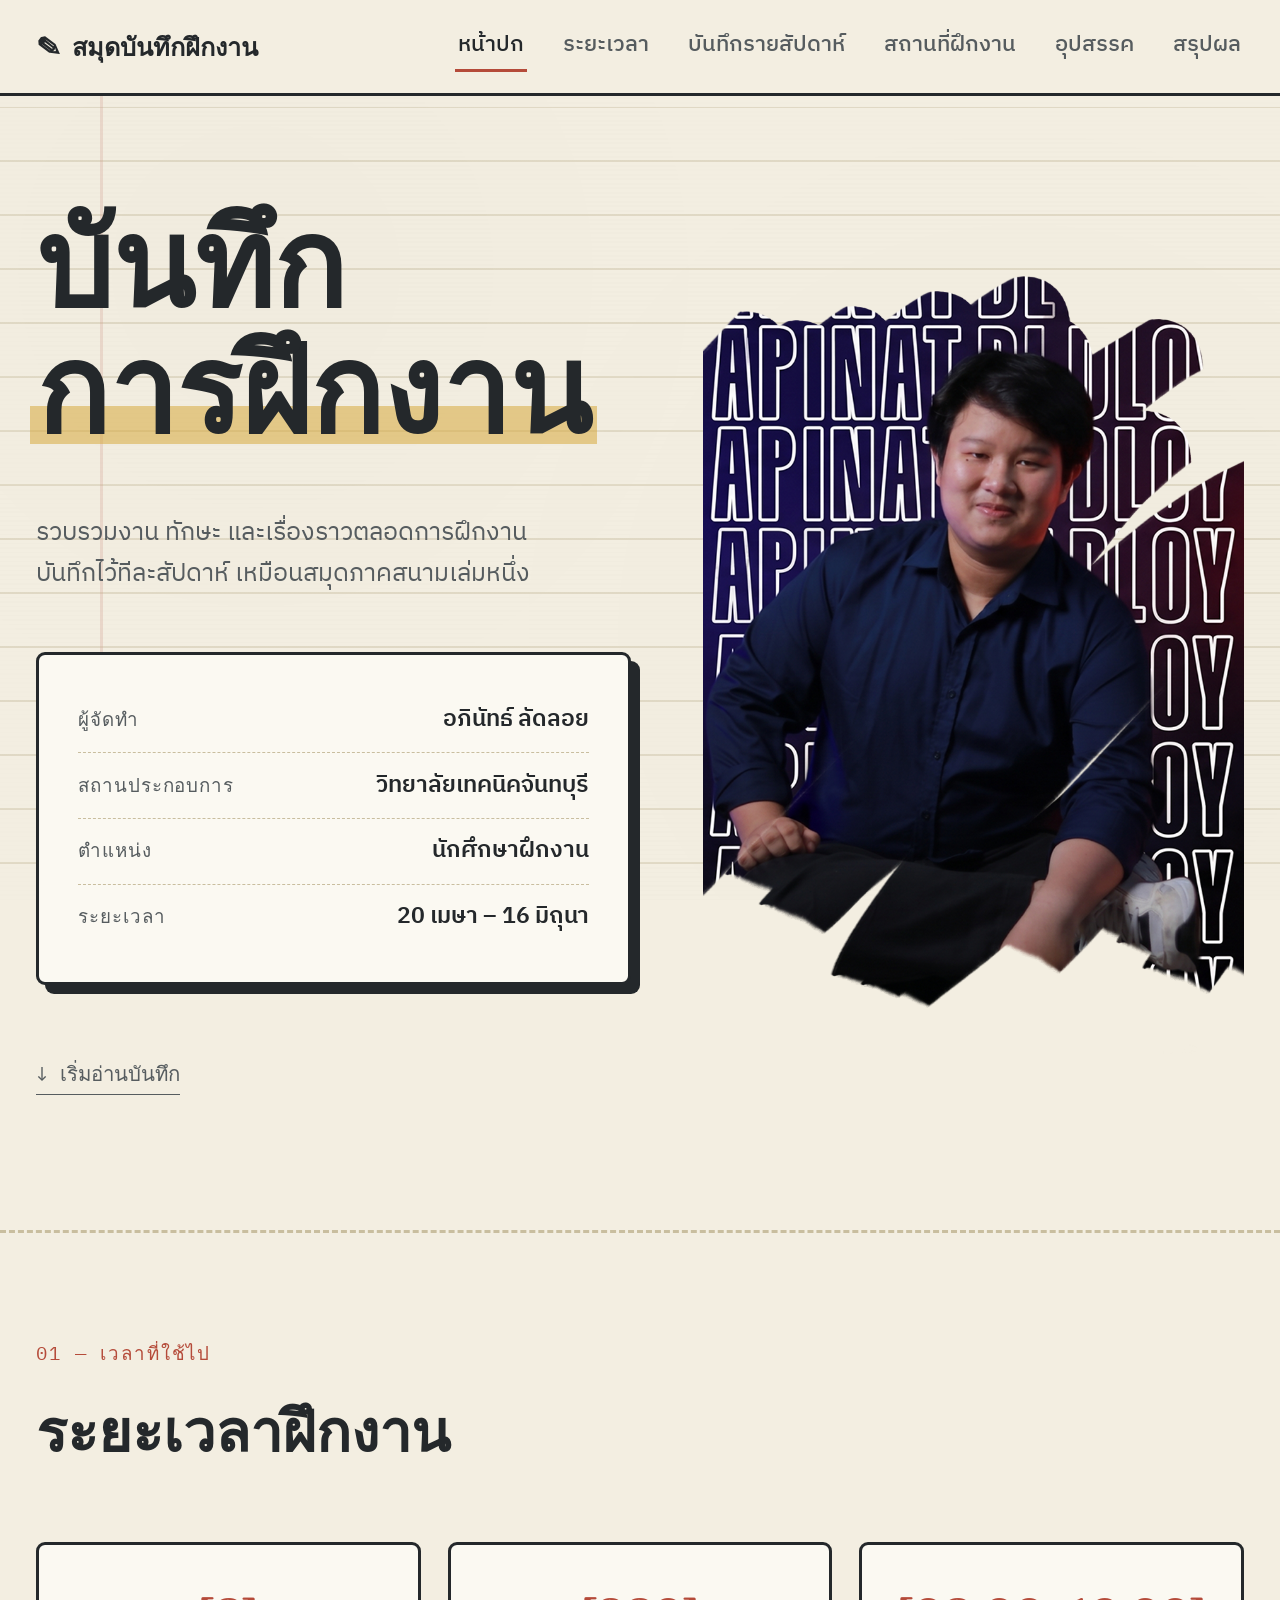
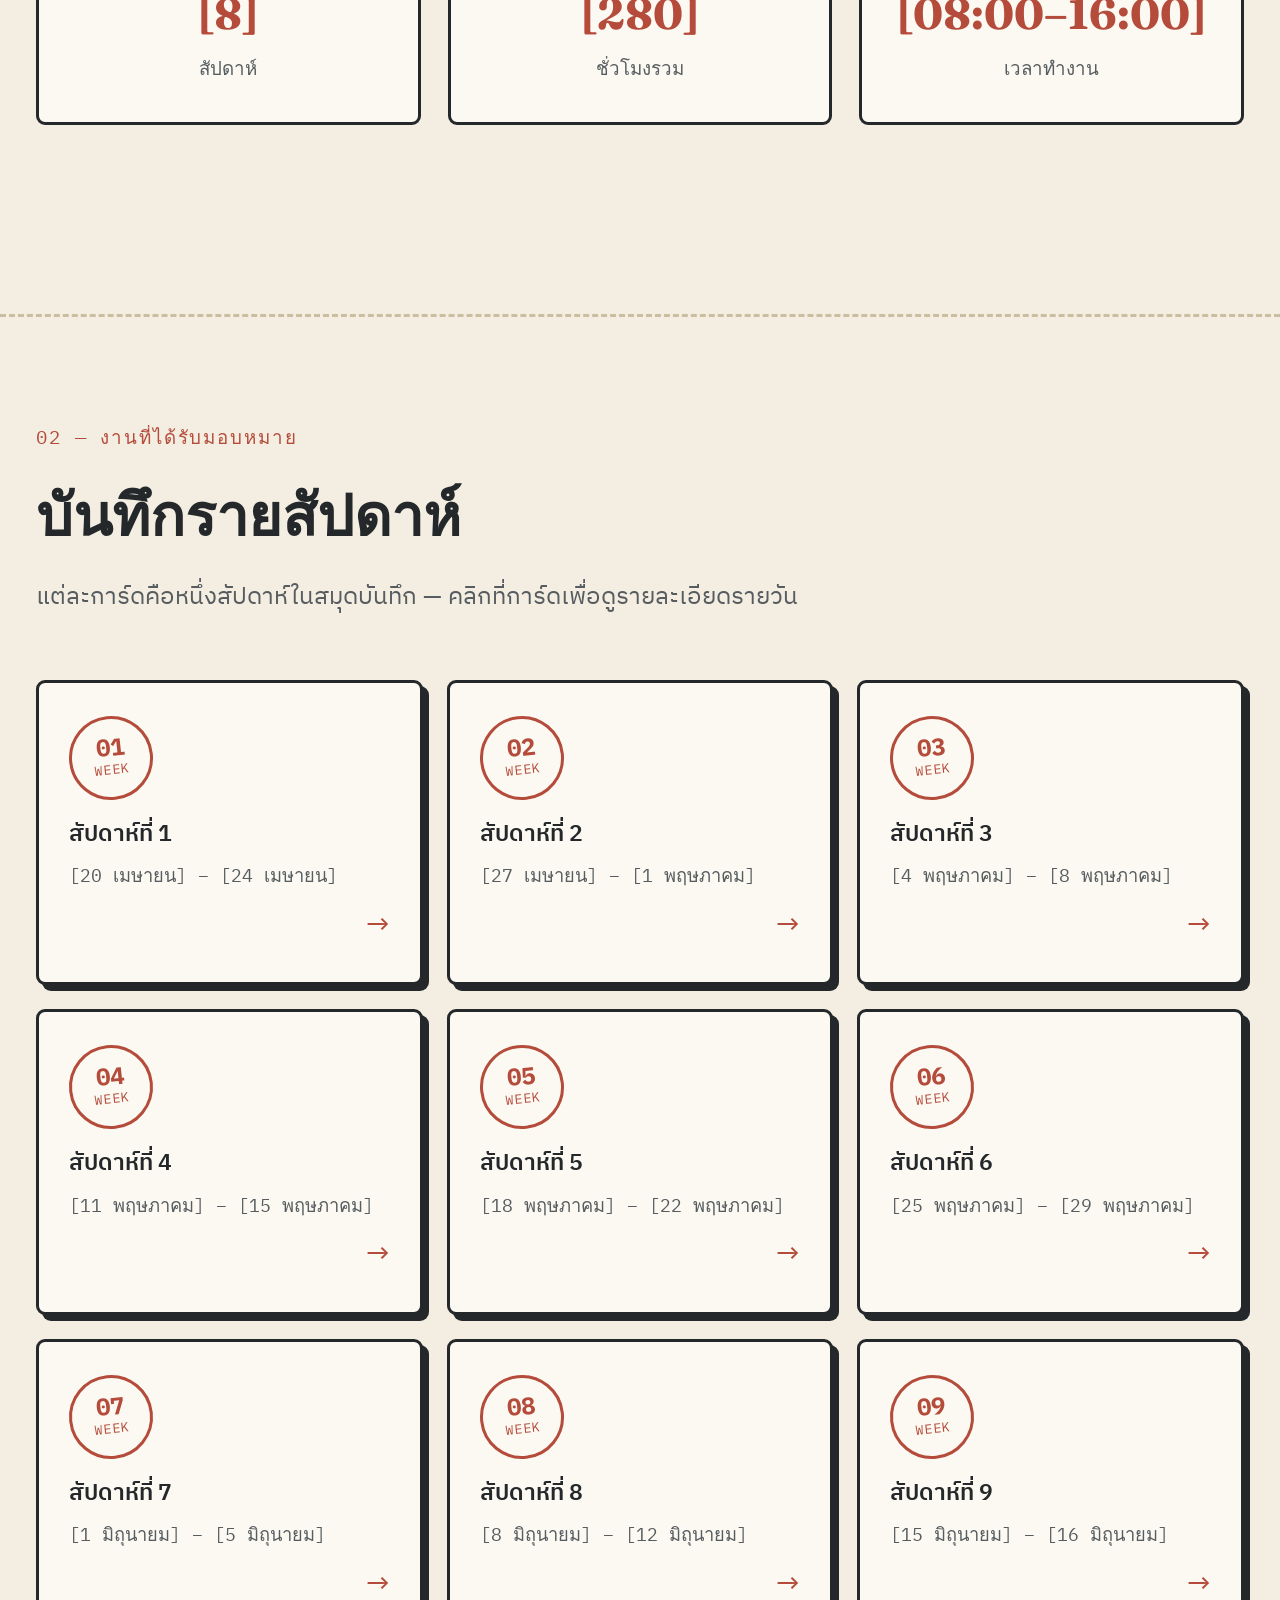
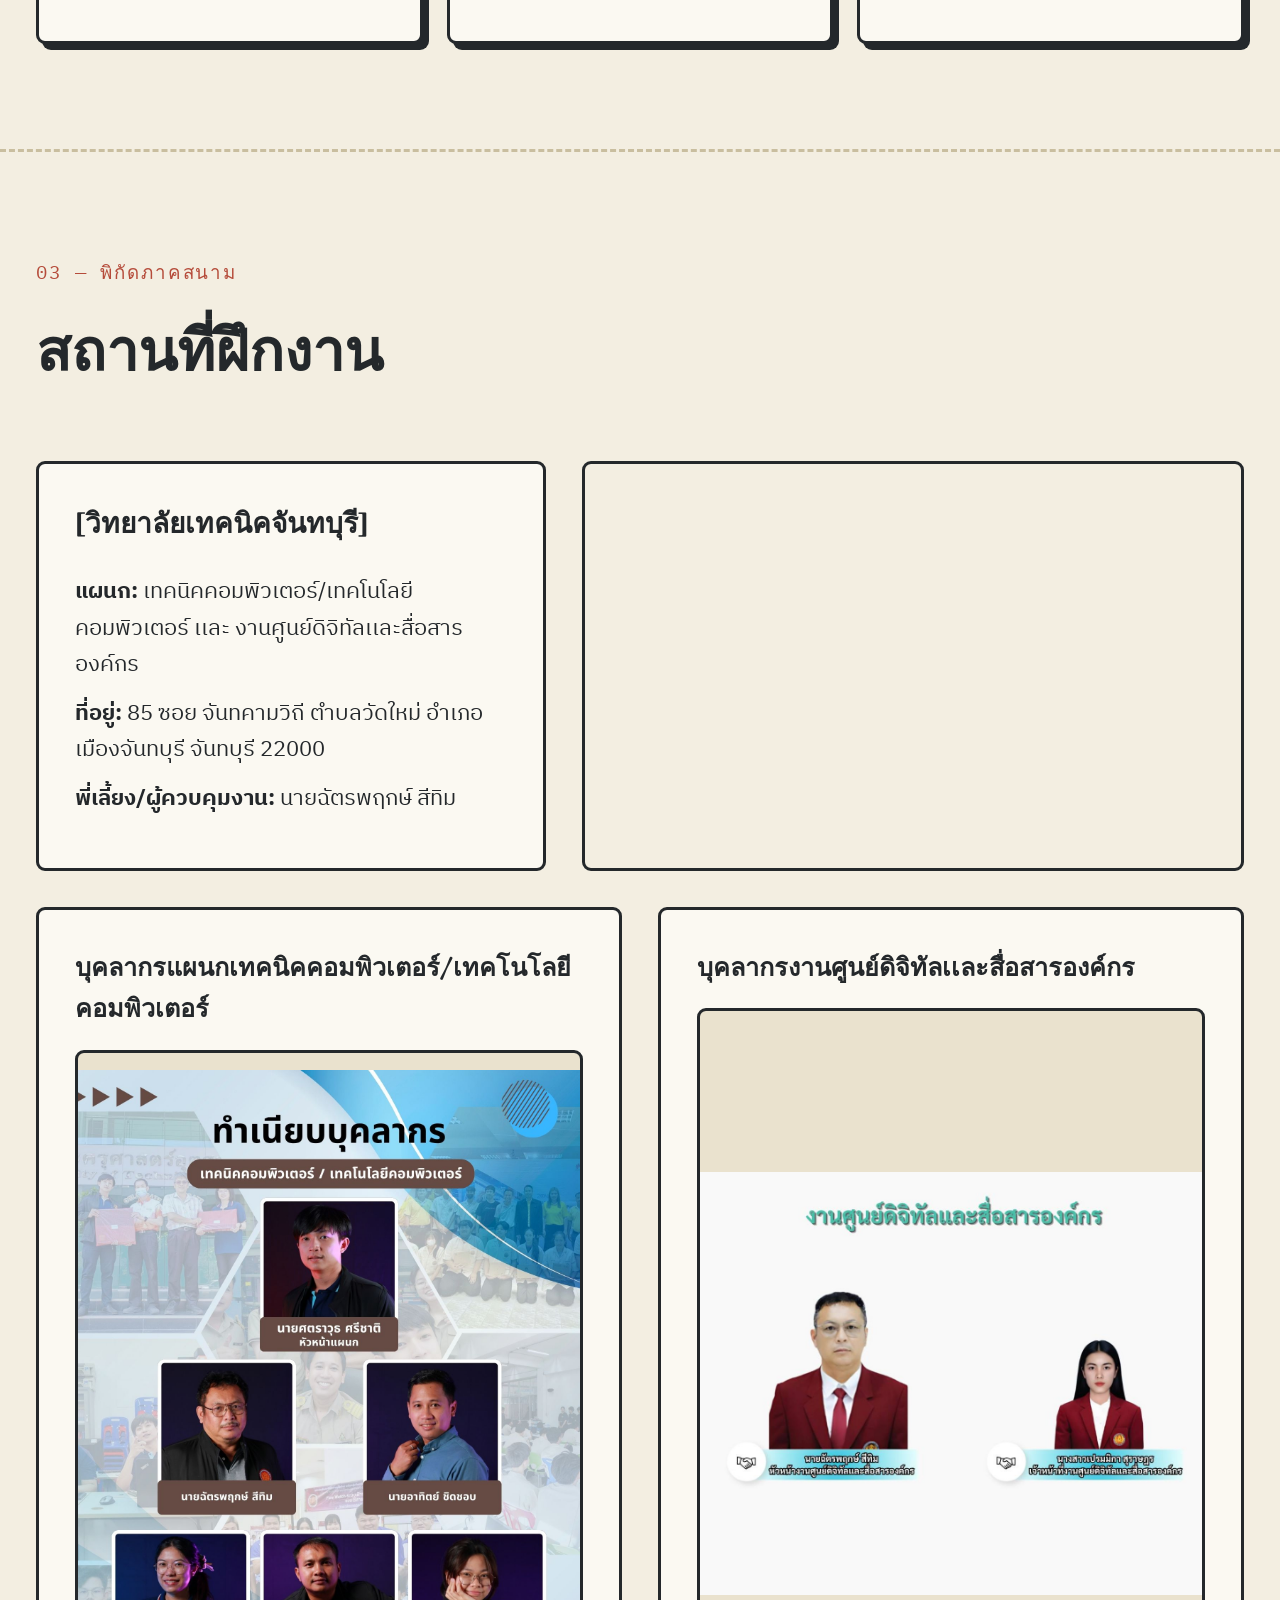
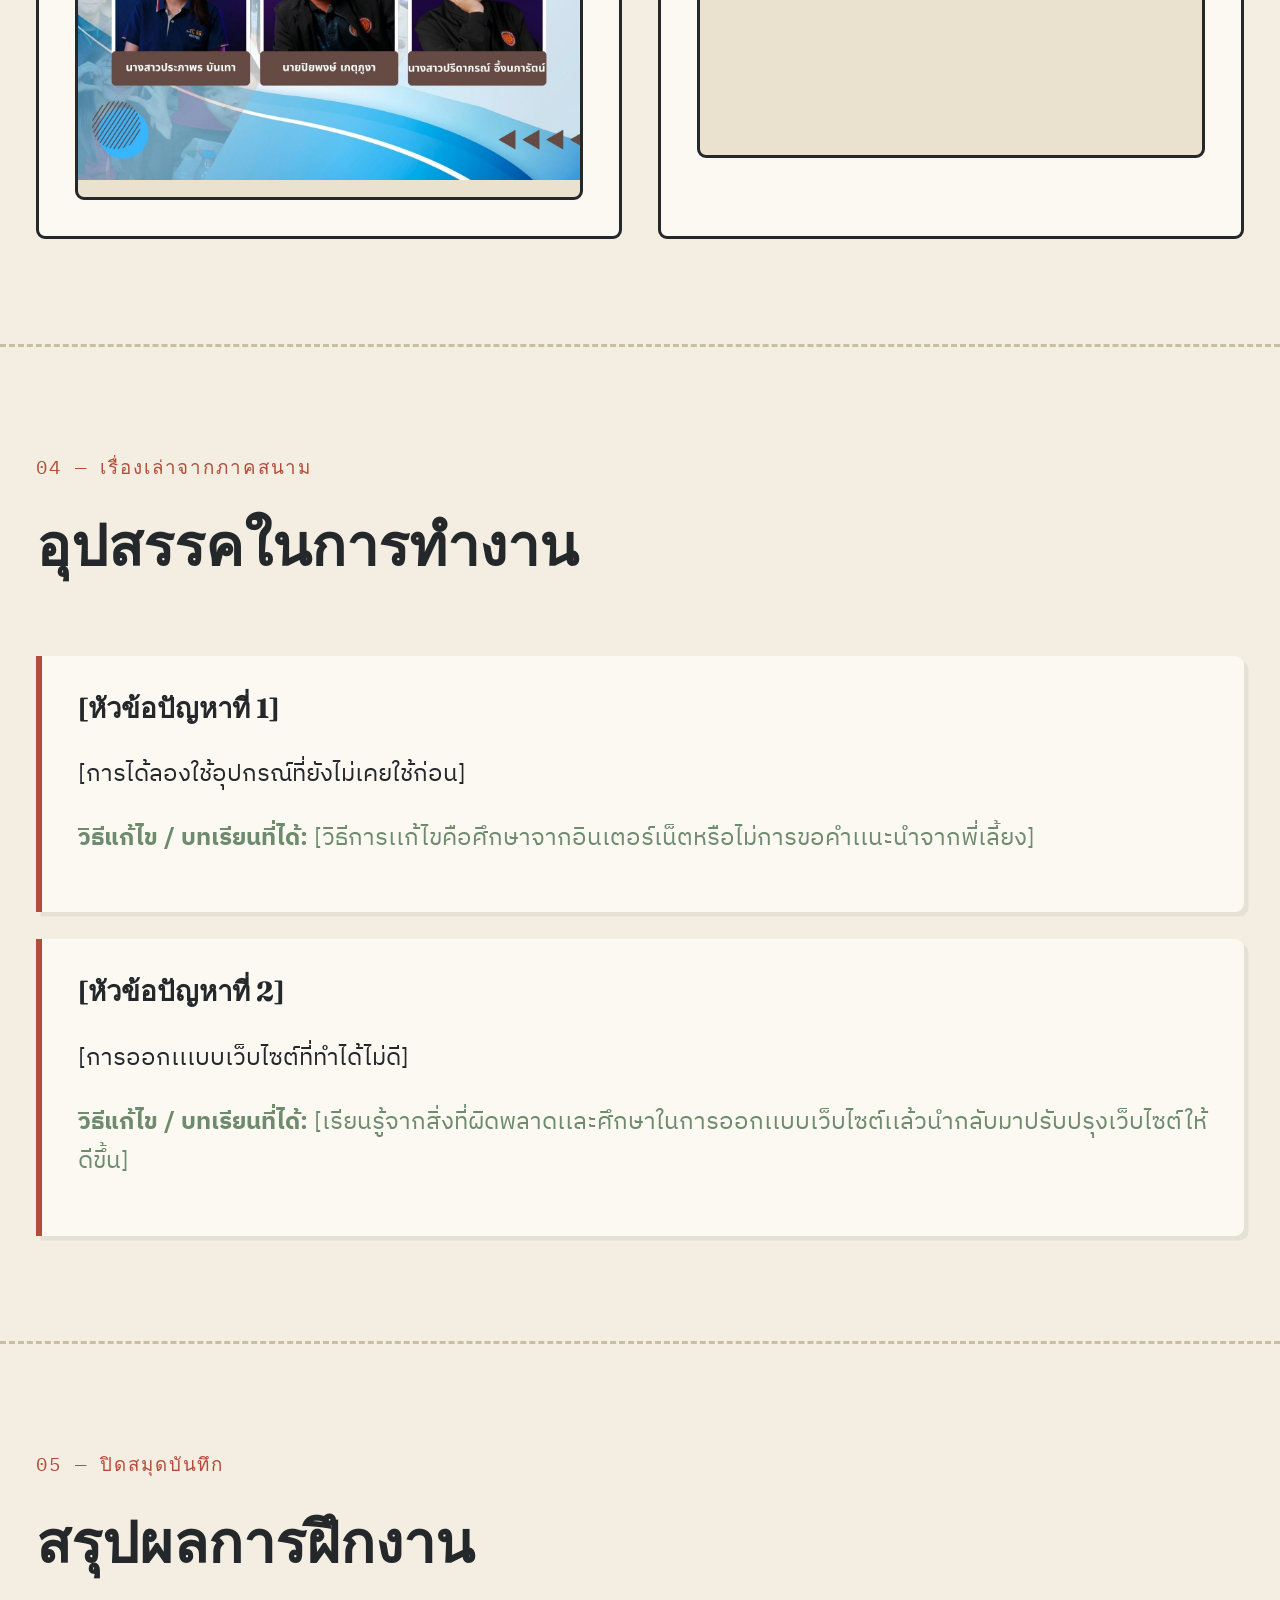
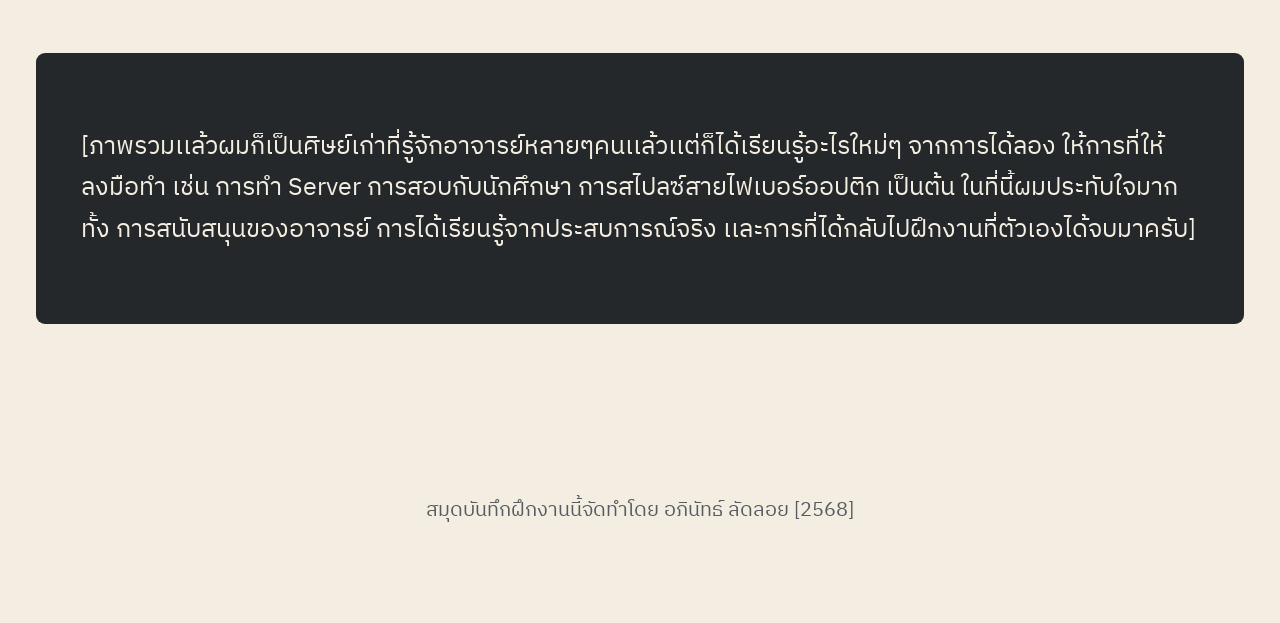
==== index.html @ 50864599 "first commit" ====
<!DOCTYPE html>
<html lang="th">

<head>
  <meta charset="UTF-8">
  <meta name="viewport" content="width=device-width, initial-scale=1.0">
  <title>รายงานฝึกงาน — อภินัทธ์ ลัดลอย</title>
  <link rel="preconnect" href="https://fonts.googleapis.com">
  <link
    href="https://fonts.googleapis.com/css2?family=Fraunces:ital,opsz,wght@0,9..144,400;0,9..144,600;0,9..144,700;1,9..144,500&family=IBM+Plex+Sans+Thai:wght@400;500;600;700&family=IBM+Plex+Mono:wght@500;600&display=swap"
    rel="stylesheet">
  <link rel="stylesheet" href="style.css">
</head>

<body>

  <!-- ===== stitched paper texture overlay ===== -->
  <div class="paper-grain" aria-hidden="true"></div>

  <!-- ===== TOP NAV ===== -->
  <header class="topbar">
    <div class="topbar-inner">
      <a href="#cover" class="brand">
        <span class="brand-mark">✎</span>
        <span class="brand-text">สมุดบันทึกฝึกงาน</span>
      </a>
      <nav class="navlinks" id="navlinks">
        <a href="#cover" class="navlink">หน้าปก</a>
        <a href="#duration" class="navlink">ระยะเวลา</a>
        <a href="#logbook" class="navlink">บันทึกรายสัปดาห์</a>
        <a href="#location" class="navlink">สถานที่ฝึกงาน</a>
        <a href="#obstacles" class="navlink">อุปสรรค</a>
        <a href="#summary" class="navlink">สรุปผล</a>
      </nav>
      <button class="menu-toggle" id="menuToggle" aria-label="เปิดเมนู">☰</button>
    </div>
  </header>

  <main>

    <!-- ===== COVER / HERO ===== -->
    <section id="cover" class="cover">
      <div class="cover-left">
        <h1 class="cover-title">
          บันทึก<br>
          <span class="ink-underline">การฝึกงาน</span>
        </h1>
        <p class="cover-sub">รวบรวมงาน ทักษะ และเรื่องราวตลอดการฝึกงาน<br>บันทึกไว้ทีละสัปดาห์
          เหมือนสมุดภาคสนามเล่มหนึ่ง</p>

        <div class="cover-card">
          <div class="cover-card-row">
            <span class="cover-label">ผู้จัดทำ</span>
            <span class="cover-value">อภินัทธ์ ลัดลอย</span>
          </div>
          <div class="cover-card-row">
            <span class="cover-label">สถานประกอบการ</span>
            <span class="cover-value">วิทยาลัยเทคนิคจันทบุรี</span>
          </div>
          <div class="cover-card-row">
            <span class="cover-label">ตำแหน่ง</span>
            <span class="cover-value">นักศึกษาฝึกงาน</span>
          </div>
          <div class="cover-card-row">
            <span class="cover-label">ระยะเวลา</span>
            <span class="cover-value">20 เมษา – 16 มิถุนา</span>
          </div>
        </div>

        <a href="#duration" class="scroll-cue" aria-label="เลื่อนลง">↓ เริ่มอ่านบันทึก</a>
      </div>

      <div class="cover-image">
        <img src="images/my_self.png" alt="รูปผู้จัดทำ" />
      </div>
    </section>

    <!-- ===== DURATION ===== -->
    <section id="duration" class="section">
      <div class="section-head">
        <span class="section-eyebrow">01 — เวลาที่ใช้ไป</span>
        <h2 class="section-title">ระยะเวลาฝึกงาน</h2>
      </div>

      <div class="duration-grid">
        <div class="duration-stat">
          <span class="stat-number">[8]</span>
          <span class="stat-label">สัปดาห์</span>
        </div>
        <div class="duration-stat">
          <span class="stat-number">[280]</span>
          <span class="stat-label">ชั่วโมงรวม</span>
        </div>
        <div class="duration-stat">
          <span class="stat-number">[08:00–16:00]</span>
          <span class="stat-label">เวลาทำงาน</span>
        </div>
      </div>
    </section>

    <!-- ===== LOGBOOK (WEEKS) ===== -->
    <section id="logbook" class="section logbook-section">
      <div class="section-head">
        <span class="section-eyebrow">02 — งานที่ได้รับมอบหมาย</span>
        <h2 class="section-title">บันทึกรายสัปดาห์</h2>
        <p class="section-desc">แต่ละการ์ดคือหนึ่งสัปดาห์ในสมุดบันทึก — คลิกที่การ์ดเพื่อดูรายละเอียดรายวัน</p>
      </div>

      <div class="logbook" id="logbookGrid">
        <!-- Week cards generated by JS from the weeks data in script.js -->
      </div>
    </section>

    <!-- ===== LOCATION ===== -->
    <section id="location" class="section">
      <div class="section-head">
        <span class="section-eyebrow">03 — พิกัดภาคสนาม</span>
        <h2 class="section-title">สถานที่ฝึกงาน</h2>
      </div>

      <div class="location-grid">
        <div class="location-card">
          <h3>[วิทยาลัยเทคนิคจันทบุรี]</h3>
          <p class="location-detail"><strong>แผนก:</strong> เทคนิคคอมพิวเตอร์/เทคโนโลยีคอมพิวเตอร์ เเละ
            งานศูนย์ดิจิทัลเเละสื่อสารองค์กร</p>
          <p class="location-detail"><strong>ที่อยู่:</strong> 85 ซอย จันทคามวิถี ตำบลวัดใหม่ อำเภอเมืองจันทบุรี
            จันทบุรี 22000</p>
          <p class="location-detail"><strong>พี่เลี้ยง/ผู้ควบคุมงาน:</strong> นายฉัตรพฤกษ์ สีทิม</p>
        </div>
        <div class="location-map">
          <!-- Replace src with an embedded Google Maps link -->
          <iframe title="แผนที่สถานที่ฝึกงาน"
            src="https://www.google.com/maps?q=วิทยาลัยเทคนิคจันทบุรี สถาบันการอาชีวศึกษาภาคตะวันออก&output=embed"
            loading="lazy" referrerpolicy="no-referrer-when-downgrade">
          </iframe>
        </div>
      </div>

      <div class="personnel-grid">
        <div class="personnel-card">
          <h3>บุคลากรแผนกเทคนิคคอมพิวเตอร์/เทคโนโลยีคอมพิวเตอร์</h3>
          <div class="personnel-image">
            <img src="images/technology_computer.jpg" alt="ภาพบุคลากรแผนกเทคนิคคอมพิวเตอร์" />
          </div>
        </div>

        <div class="personnel-card">
          <h3>บุคลากรงานศูนย์ดิจิทัลเเละสื่อสารองค์กร</h3>
          <div class="personnel-image">
            <img src="images/data_center.jpg" alt="ภาพงานศูนย์ดิจิทัลเเละสื่อสารองค์กร" />
          </div>
        </div>
      </div>
    </section>

    <!-- ===== OBSTACLES ===== -->
    <section id="obstacles" class="section">
      <div class="section-head">
        <span class="section-eyebrow">04 — เรื่องเล่าจากภาคสนาม</span>
        <h2 class="section-title">อุปสรรคในการทำงาน</h2>
      </div>

      <div class="notes-stack">
        <article class="note-card">
          <h3>[หัวข้อปัญหาที่ 1]</h3>
          <p>[การได้ลองใช้อุปกรณ์ที่ยังไม่เคยใช้ก่อน]</p>
          <p class="note-resolution"><strong>วิธีแก้ไข / บทเรียนที่ได้:</strong>
            [วิธีการเเก้ไขคือศึกษาจากอินเตอร์เน็ตหรือไม่การขอคำเเนะนำจากพี่เลี้ยง]</p>
        </article>
        <article class="note-card">
          <h3>[หัวข้อปัญหาที่ 2]</h3>
          <p>[การออกเเเบบเว็บไซต์ที่ทำได้ไม่ดี]</p>
          <p class="note-resolution"><strong>วิธีแก้ไข / บทเรียนที่ได้:</strong>
            [เรียนรู้จากสิ่งที่ผิดพลาดเเละศึกษาในการออกเเบบเว็บไซต์เเล้วนำกลับมาปรับปรุงเว็บไซต์ให้ดีขึ้น]</p>
        </article>
      </div>
    </section>

    <!-- ===== SUMMARY ===== -->
    <section id="summary" class="section summary-section">
      <div class="section-head">
        <span class="section-eyebrow">05 — ปิดสมุดบันทึก</span>
        <h2 class="section-title">สรุปผลการฝึกงาน</h2>
      </div>
      <div class="summary-card">
        <p>[ภาพรวมเเล้วผมก็เป็นศิษย์เก่าที่รู้จักอาจารย์หลายๆคนเเล้วเเต่ก็ได้เรียนรู้อะไรใหม่ๆ จากการได้ลอง
          ให้การที่ให้ลงมือทำ เช่น การทำ Server การสอบกับนักศึกษา การสไปลซ์สายไฟเบอร์ออปติก เป็นต้น
          ในที่นี้ผมประทับใจมากทั้ง การสนับสนุนของอาจารย์ การได้เรียนรู้จากประสบการณ์จริง เเละการที่ได้กลับไปฝึกงานที่ตัวเองได้จบมาครับ]
        </p>
      </div>
    </section>
  </main>
  <footer class="site-footer">
    <p>สมุดบันทึกฝึกงานนี้จัดทำโดย อภินัทธ์ ลัดลอย [2568]</p>
  </footer>

  <script src="script.js"></script>
</body>

</html>
---- style.css ----
/* =========================================================
   DESIGN TOKENS — "Field Logbook" theme
   Paper: warm kraft cream · Ink: charcoal navy
   Accents: mustard (highlight), stamp-red (dates/marks), sage (success/notes)
   ========================================================= */
:root{
  --paper:      #F3EEE1;
  --paper-deep: #EAE2CE;
  --ink:        #24282B;
  --ink-soft:   #565C5F;
  --mustard:    #D8A93E;
  --stamp-red:  #B54B3A;
  --sage:       #6E8B6E;
  --line:       #C9BE9F;
  --white-ish:  #FBF9F2;

  --font-display: 'Fraunces', serif;
  --font-body: 'IBM Plex Sans Thai', sans-serif;
  --font-mono: 'IBM Plex Mono', monospace;

  --radius: 6px;
  --max-width: 980px;
}

*{ box-sizing: border-box; }
html{ scroll-behavior: smooth; }

body{
  margin:0;
  background: var(--paper);
  color: var(--ink);
  font-family: var(--font-body);
  line-height: 1.65;
  position: relative;
  zoom: 150%;
}

/* paper grain + notebook ruling via layered gradients */
.paper-grain{
  position: fixed;
  inset: 0;
  pointer-events: none;
  z-index: 0;
  opacity: .5;
  background-image:
    radial-gradient(circle at 20% 30%, rgba(0,0,0,0.02) 0, transparent 40%),
    radial-gradient(circle at 80% 70%, rgba(0,0,0,0.025) 0, transparent 45%),
    repeating-linear-gradient(0deg, rgba(0,0,0,0.012) 0px, rgba(0,0,0,0.012) 1px, transparent 1px, transparent 3px),
    linear-gradient(to right, transparent 0 67px, rgba(181,75,58,0.28) 67px 69px, transparent 69px 100%),
    repeating-linear-gradient(to bottom, transparent 0 35px, rgba(157,140,89,0.4) 35px 36px);
}

main, header, footer{ position: relative; z-index: 1; }

a{ color: inherit; text-decoration: none; }

img{ max-width:100%; display:block; }

/* ================= TOPBAR ================= */
.topbar{
  position: sticky;
  top:0;
  z-index: 50;
  background: var(--paper);
  border-bottom: 2px solid var(--ink);
}
.topbar-inner{
  max-width: var(--max-width);
  margin: 0 auto;
  padding: 14px 24px;
  display:flex;
  align-items:center;
  justify-content:space-between;
  gap: 20px;
}
.brand{
  display:flex;
  align-items:center;
  gap:8px;
  font-family: var(--font-display);
  font-weight: 600;
  font-size: 1.05rem;
}
.brand-mark{
  font-size: 1.2rem;
  transform: rotate(-8deg);
  display:inline-block;
}
.navlinks{
  display:flex;
  gap: 22px;
  flex-wrap: wrap;
}
.navlink{
  font-size: .92rem;
  font-weight: 500;
  color: var(--ink-soft);
  padding: 4px 2px;
  border-bottom: 2px solid transparent;
  transition: color .15s ease, border-color .15s ease;
  white-space: nowrap;
}
.navlink:hover, .navlink.active{
  color: var(--ink);
  border-bottom-color: var(--stamp-red);
}
.menu-toggle{
  display:none;
  background:none;
  border: 2px solid var(--ink);
  border-radius: var(--radius);
  font-size: 1.1rem;
  padding: 4px 10px;
  cursor:pointer;
}

@media (max-width: 760px){
  .navlinks{
    display:none;
    position:absolute;
    top: 100%;
    left:0; right:0;
    background: var(--paper);
    border-bottom: 2px solid var(--ink);
    flex-direction: column;
    padding: 14px 24px;
    gap: 14px;
  }
  .navlinks.open{ display:flex; }
  .menu-toggle{ display:inline-block; }
}

/* ================= COVER ================= */
.cover{
  max-width: var(--max-width);
  margin: 0 auto;
  padding: 70px 24px 90px;
  display:flex;
  align-items: stretch;
  gap: 48px;
  min-height: 78vh;
}
.cover-left{
  flex: 1.1;
  display:flex;
  flex-direction: column;
  align-items: flex-start;
}

.cover-image{
  flex: 1;
  display:flex;
  overflow: hidden;
}
.cover-image img{
  width: 100%;
  height: 100%;
  object-fit: cover;
  object-position: center top;
  display:block;
}

@media (max-width: 760px){
  .cover{
    flex-direction: column;
  }
  .cover-image{
    order: -1;
    flex: none;
    height: 320px;
    width: 100%;
  }
}

.stamp-line{ font-size: .78rem; letter-spacing: .12em; font-weight: 600; text-align:center; }
.stamp-line.small{ font-size: .62rem; opacity:.8; }

.cover-title{
  font-family: var(--font-display);
  font-size: clamp(2.6rem, 7vw, 5rem);
  font-weight: 700;
  line-height: 1.05;
  margin: 0 0 22px;
}
.ink-underline{
  position: relative;
  display:inline-block;
}
.ink-underline::after{
  content:"";
  position:absolute;
  left:-4px; right:-4px; bottom: 6px;
  height: .32em;
  background: var(--mustard);
  z-index:-1;
  opacity: .55;
}
.cover-sub{
  max-width: 46ch;
  color: var(--ink-soft);
  font-size: 1.05rem;
  margin-bottom: 38px;
}

.cover-card{
  background: var(--white-ish);
  border: 2px solid var(--ink);
  border-radius: var(--radius);
  padding: 22px 26px;
  width: 100%;
  max-width: 480px;
  box-shadow: 6px 6px 0 var(--ink);
}
.cover-card-row{
  display:flex;
  justify-content: space-between;
  gap: 16px;
  padding: 9px 0;
  border-bottom: 1px dashed var(--line);
  font-size: .95rem;
}
.cover-card-row:last-child{ border-bottom:none; }
.cover-label{ color: var(--ink-soft); font-family: var(--font-mono); font-size: .78rem; text-transform: uppercase; letter-spacing: .05em; padding-top:2px;}
.cover-value{ font-weight: 600; text-align: right; }

.scroll-cue{
  margin-top: 48px;
  font-family: var(--font-mono);
  font-size: .85rem;
  color: var(--ink-soft);
  border-bottom: 1px solid var(--ink-soft);
  padding-bottom: 2px;
}

/* ================= SECTIONS (shared) ================= */
.section{
  max-width: var(--max-width);
  margin: 0 auto;
  padding: 70px 24px;
  border-top: 2px dashed var(--line);
}
.section-head{ margin-bottom: 42px; max-width: 62ch; }
.section-eyebrow{
  display:block;
  font-family: var(--font-mono);
  font-size: .78rem;
  letter-spacing: .1em;
  color: var(--stamp-red);
  margin-bottom: 10px;
  text-transform: uppercase;
}
.section-title{
  font-family: var(--font-display);
  font-size: clamp(1.7rem, 3.6vw, 2.4rem);
  margin: 0 0 6px;
}
.section-desc{ color: var(--ink-soft); margin-top: 10px; }

/* ================= DURATION ================= */
.duration-grid{
  display:grid;
  grid-template-columns: repeat(3, 1fr);
  gap: 18px;
  margin-bottom: 56px;
}
.duration-stat{
  background: var(--white-ish);
  border: 2px solid var(--ink);
  border-radius: var(--radius);
  padding: 22px 18px;
  text-align:center;
}
.stat-number{
  display:block;
  font-family: var(--font-display);
  font-size: 1.8rem;
  font-weight: 700;
  color: var(--stamp-red);
}
.stat-label{
  font-family: var(--font-mono);
  font-size: .78rem;
  color: var(--ink-soft);
  text-transform: uppercase;
}
@media (max-width:600px){ .duration-grid{ grid-template-columns: 1fr; } }

.timeline{
  position: relative;
  height: 120px;
  margin: 0 10px;
}
.timeline-track{
  position:absolute;
  top: 6px;
  left:0; right:0;
  height: 3px;
  background: var(--ink);
}
.timeline-point{
  position:absolute;
  top:0;
  transform: translateX(-50%);
  display:flex;
  flex-direction: column;
  align-items:center;
  width: 140px;
}
.tp-dot{
  width: 14px; height:14px;
  background: var(--mustard);
  border: 2px solid var(--ink);
  border-radius: 50%;
  margin-bottom: 10px;
}
.tp-label{
  font-size: .82rem;
  text-align:center;
  color: var(--ink-soft);
  line-height: 1.4;
}

/* ================= LOGBOOK / WEEKS ================= */
.logbook{
  display:grid;
  grid-template-columns: repeat(3, 1fr);
  gap: 16px;
}
.week-card{
  display:flex;
  flex-direction: column;
  align-items:flex-start;
  gap: 12px;
  background: var(--white-ish);
  border: 2px solid var(--ink);
  border-radius: var(--radius);
  padding: 22px 20px;
  text-align:left;
  cursor:pointer;
  box-shadow: 4px 4px 0 var(--ink);
  transition: transform .15s ease, box-shadow .15s ease;
}
.week-card:hover, .week-card:focus-visible{
  transform: translate(-2px,-2px);
  box-shadow: 6px 6px 0 var(--ink);
}

.week-stamp{
  flex-shrink:0;
  width: 56px; height:56px;
  border: 2px solid var(--stamp-red);
  color: var(--stamp-red);
  border-radius: 50%;
  display:flex;
  align-items:center;
  justify-content:center;
  flex-direction: column;
  font-family: var(--font-mono);
  transform: rotate(-6deg);
}
.week-stamp .w-no{ font-size: 1rem; font-weight: 700; line-height:1; }
.week-stamp .w-of{ font-size: .55rem; letter-spacing:.05em; }

.week-title-group{ width:100%; }
.week-title{ font-weight: 600; margin:0 0 4px; font-size: .96rem; line-height:1.4; }
.week-dates{ font-family: var(--font-mono); font-size: .76rem; color: var(--ink-soft); }

.week-card-arrow{
  align-self:flex-end;
  margin-top: -8px;
  font-size: 1.2rem;
  color: var(--stamp-red);
}

@media (max-width:820px){
  .logbook{ grid-template-columns: repeat(2, 1fr); }
}
@media (max-width:520px){
  .logbook{ grid-template-columns: 1fr; }
}

/* ================= WEEK DETAIL PAGE ================= */
.back-link{ font-size: .95rem; }
.week-detail{
  max-width: var(--max-width);
  margin: 0 auto;
  padding: 56px 24px 90px;
}
.week-detail-head{ margin-bottom: 44px; max-width: 62ch; }
.week-detail-eyebrow{
  display:flex;
  align-items:center;
  gap: 14px;
  margin-bottom: 14px;
}
.week-detail-eyebrow .week-stamp{ width: 46px; height:46px; }
.week-detail-eyebrow .week-stamp .w-no{ font-size: .85rem; }
.week-detail-title{
  font-family: var(--font-display);
  font-size: clamp(1.7rem, 3.6vw, 2.4rem);
  margin: 0 0 6px;
}
.week-detail-dates{ font-family: var(--font-mono); font-size: .85rem; color: var(--ink-soft); }

.day-list{
  display:flex;
  flex-direction: column;
  gap: 20px;
}
.day-card{
  background: var(--white-ish);
  border: 2px solid var(--ink);
  border-radius: var(--radius);
  padding: 22px 24px;
  display:grid;
  grid-template-columns: 96px 1fr;
  gap: 22px;
}
.day-card-head{
  display:flex;
  flex-direction: column;
  align-items:center;
  gap: 8px;
}
.day-number{
  width: 52px; height:52px;
  border: 2px solid var(--sage);
  color: var(--sage);
  border-radius: 50%;
  display:flex;
  align-items:center;
  justify-content:center;
  font-family: var(--font-mono);
  font-weight: 700;
  font-size: .95rem;
}
.day-date{
  font-family: var(--font-mono);
  font-size: .74rem;
  color: var(--ink-soft);
  text-align:center;
}
.day-body h4{
  font-family: var(--font-mono);
  font-size: .75rem;
  text-transform: uppercase;
  letter-spacing: .06em;
  color: var(--sage);
  margin: 0 0 6px;
}
.day-body p{ margin: 0 0 14px; color: var(--ink); font-size: .95rem; }
.day-images{
  display:flex;
  gap: 10px;
}
.day-image{
  flex: 1;
  min-width: 0;
  border: 2px dashed var(--line);
  border-radius: var(--radius);
  aspect-ratio: 4/3;
  display:flex;
  align-items:center;
  justify-content:center;
  color: var(--ink-soft);
  font-family: var(--font-mono);
  font-size: .78rem;
  overflow:hidden;
}
.day-image img{ width:100%; height:100%; object-fit: cover; }

.day-card.day-off{
  align-items:center;
  padding: 14px 24px;
  background: var(--paper-deep);
}
.day-card.day-off .day-number{
  border-color: var(--ink-soft);
  color: var(--ink-soft);
}
.day-off-badge{
  display:inline-block;
  font-family: var(--font-mono);
  font-size: .8rem;
  color: var(--stamp-red);
  background: var(--white-ish);
  border: 1px dashed var(--stamp-red);
  border-radius: 999px;
  padding: 6px 16px;
}

@media (max-width:600px){
  .day-card{ grid-template-columns: 1fr; }
  .day-card-head{ flex-direction: row; }
  .day-images{ flex-wrap: wrap; }
  .day-image{ flex-basis: calc(50% - 5px); }
}

/* ================= LOCATION ================= */
.location-grid{
  display:grid;
  grid-template-columns: 1fr 1.3fr;
  gap: 24px;
  align-items: stretch;
}
.location-card{
  background: var(--white-ish);
  border: 2px solid var(--ink);
  border-radius: var(--radius);
  padding: 24px;
}
.location-card h3{ font-family: var(--font-display); margin-top:0; }
.location-detail{ font-size: .92rem; margin: 8px 0; }
.location-map{
  border: 2px solid var(--ink);
  border-radius: var(--radius);
  overflow:hidden;
  min-height: 260px;
}
.location-map iframe{ width:100%; height:100%; min-height:260px; border:0; }

@media (max-width:760px){
  .location-grid{ grid-template-columns: 1fr; }
}

.personnel-grid{
  display:grid;
  grid-template-columns: repeat(2, 1fr);
  gap: 24px;
  margin-top: 24px;
}
.personnel-card{
  background: var(--white-ish);
  border: 2px solid var(--ink);
  border-radius: var(--radius);
  padding: 24px;
}
.personnel-card h3{
  font-family: var(--font-display);
  font-size: 1.05rem;
  margin: 0 0 14px;
}
.personnel-image{
  border: 2px solid var(--ink);
  border-radius: var(--radius);
  overflow:hidden;
  background: var(--paper-deep);
  height: 500px;
  display:flex;
  align-items:center;
  justify-content:center;
}
.personnel-image img{
  width: 100%;
  height: 100%;
  object-fit: contain;
}

@media (max-width:760px){
  .personnel-grid{ grid-template-columns: 1fr; }
}

/* ================= OBSTACLES / NOTES ================= */
.notes-stack{
  display:flex;
  flex-direction: column;
  gap: 18px;
}
.note-card{
  background: var(--white-ish);
  border-left: 4px solid var(--stamp-red);
  border-radius: 0 var(--radius) var(--radius) 0;
  padding: 20px 24px;
  box-shadow: 3px 3px 0 rgba(0,0,0,0.05);
}
.note-card h3{ font-family: var(--font-display); margin: 0 0 8px; font-size: 1.15rem; }
.note-resolution{ color: var(--sage); margin-top: 10px; }

/* ================= SUMMARY ================= */
.summary-card{
  background: var(--ink);
  color: var(--paper);
  border-radius: var(--radius);
  padding: 32px 30px;
  font-size: 1.05rem;
}

/* ================= FOOTER ================= */
.site-footer{
  text-align:center;
  padding: 30px 24px 50px;
  font-size: .85rem;
  color: var(--ink-soft);
}
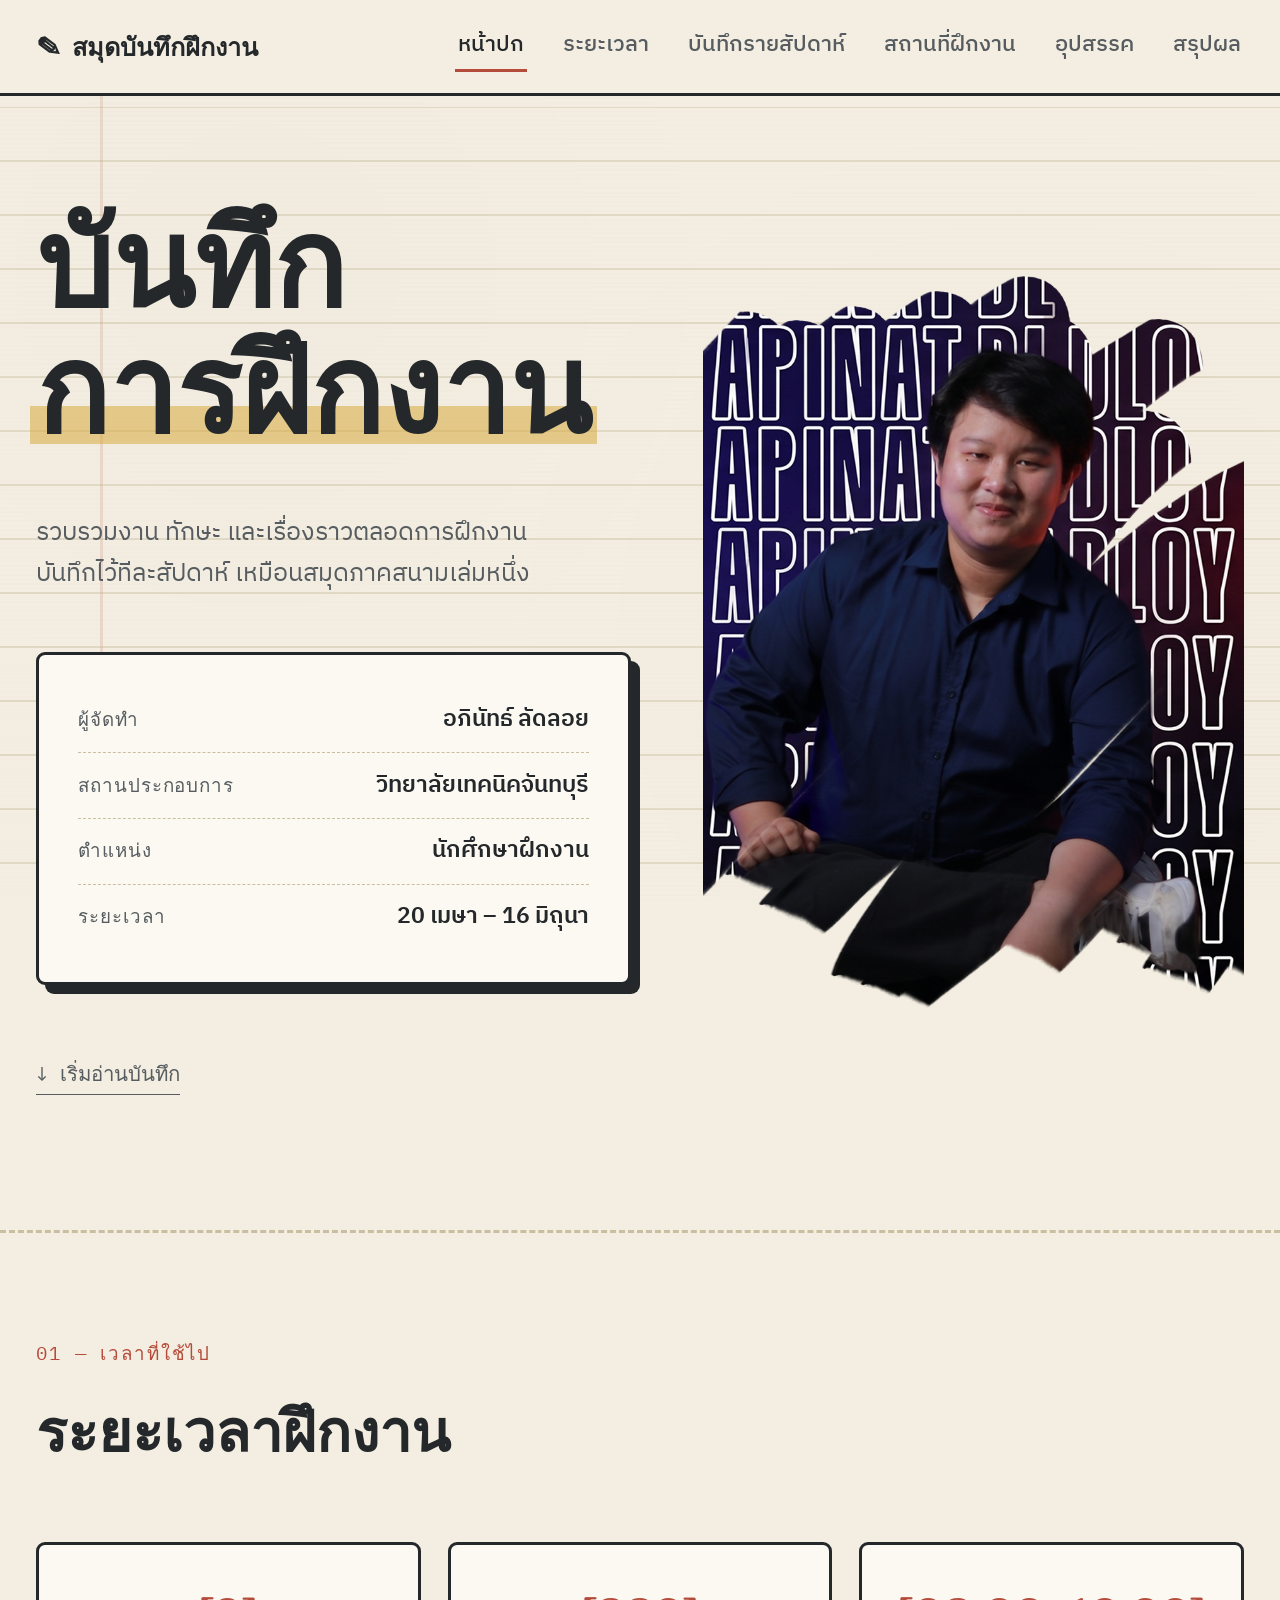
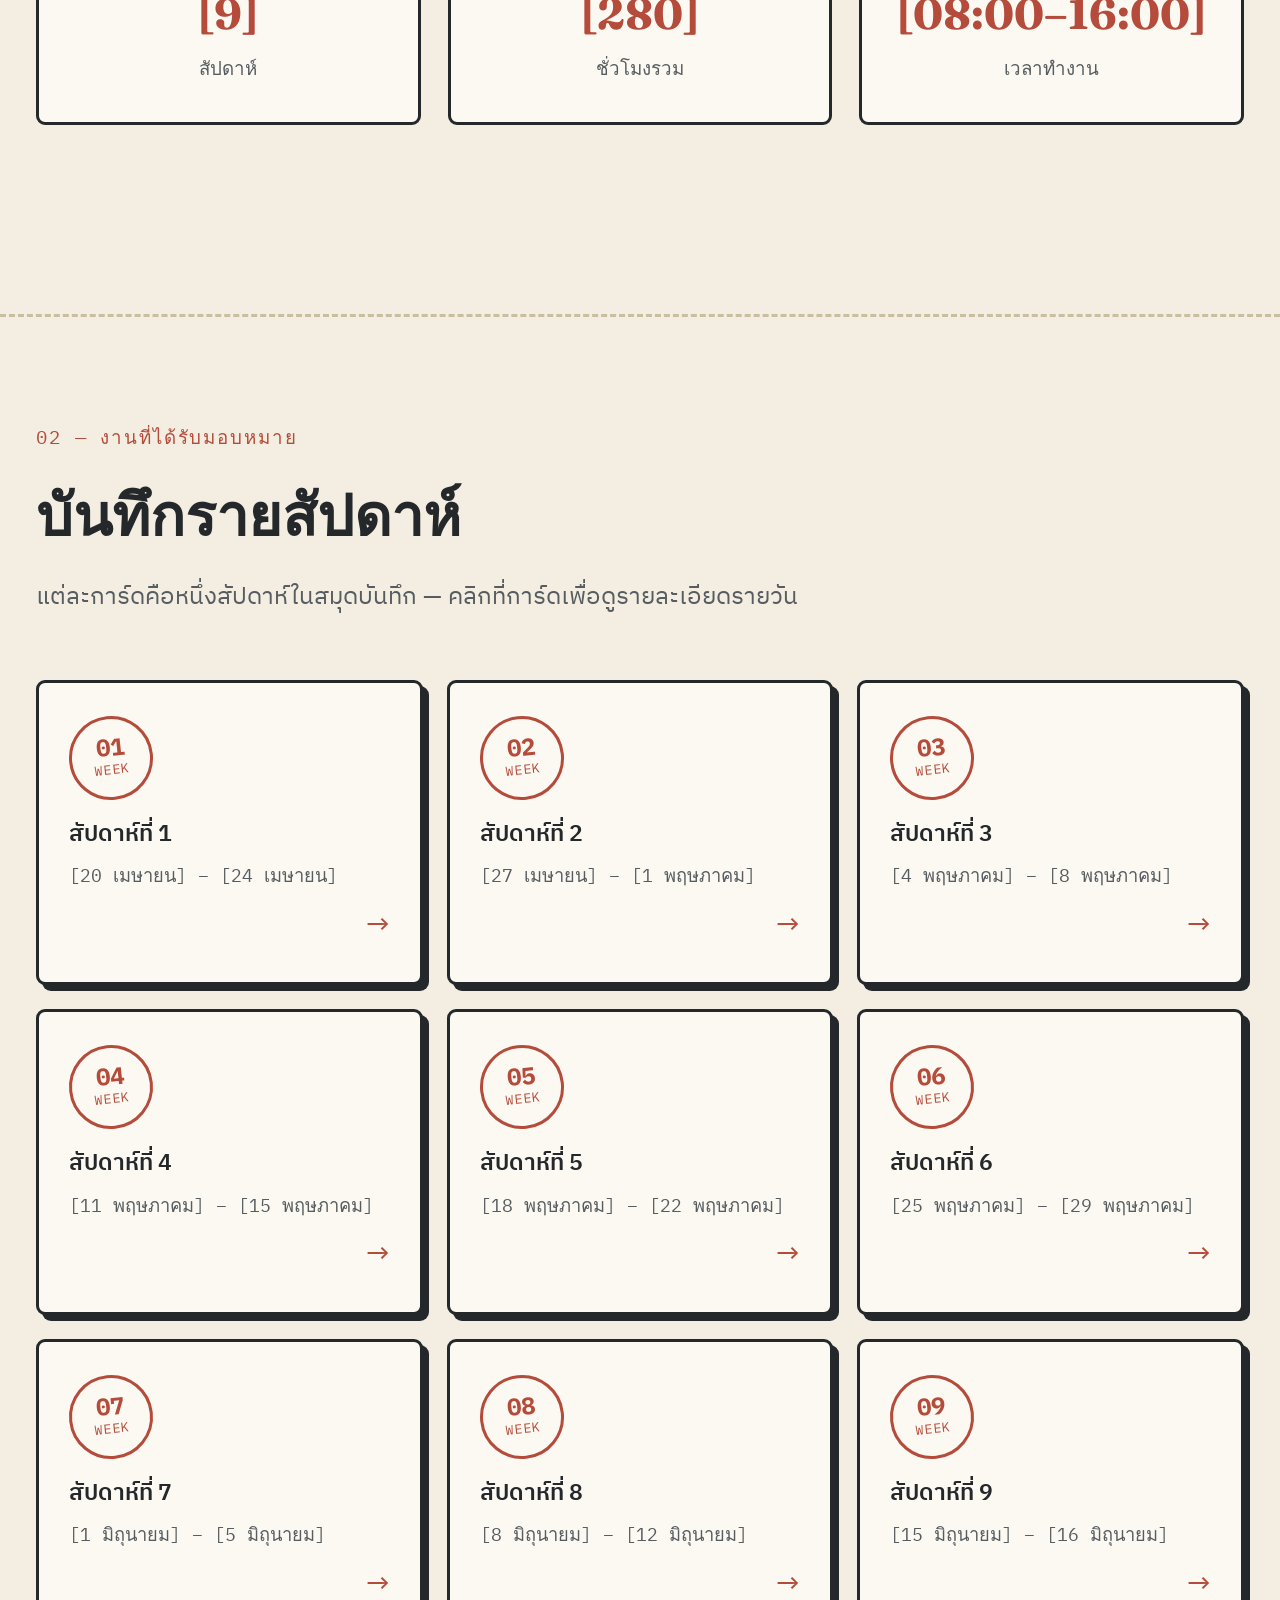
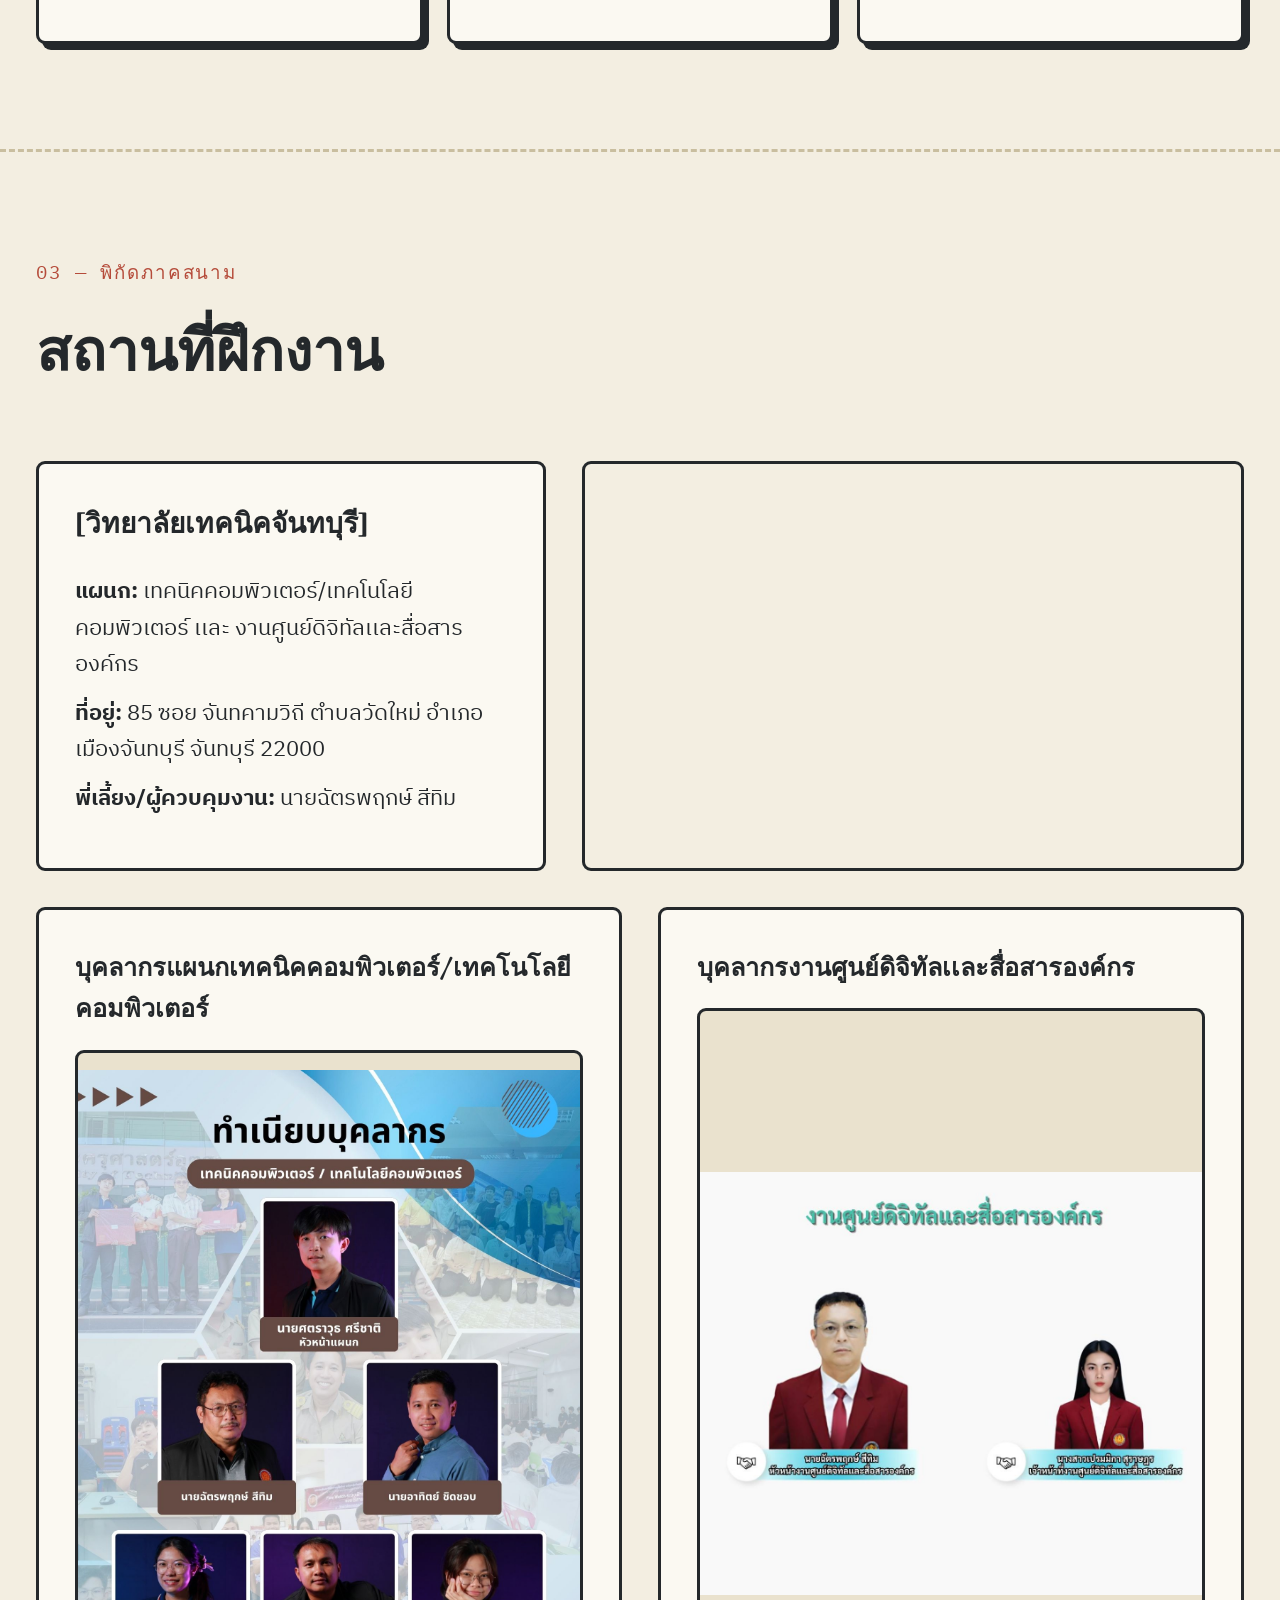
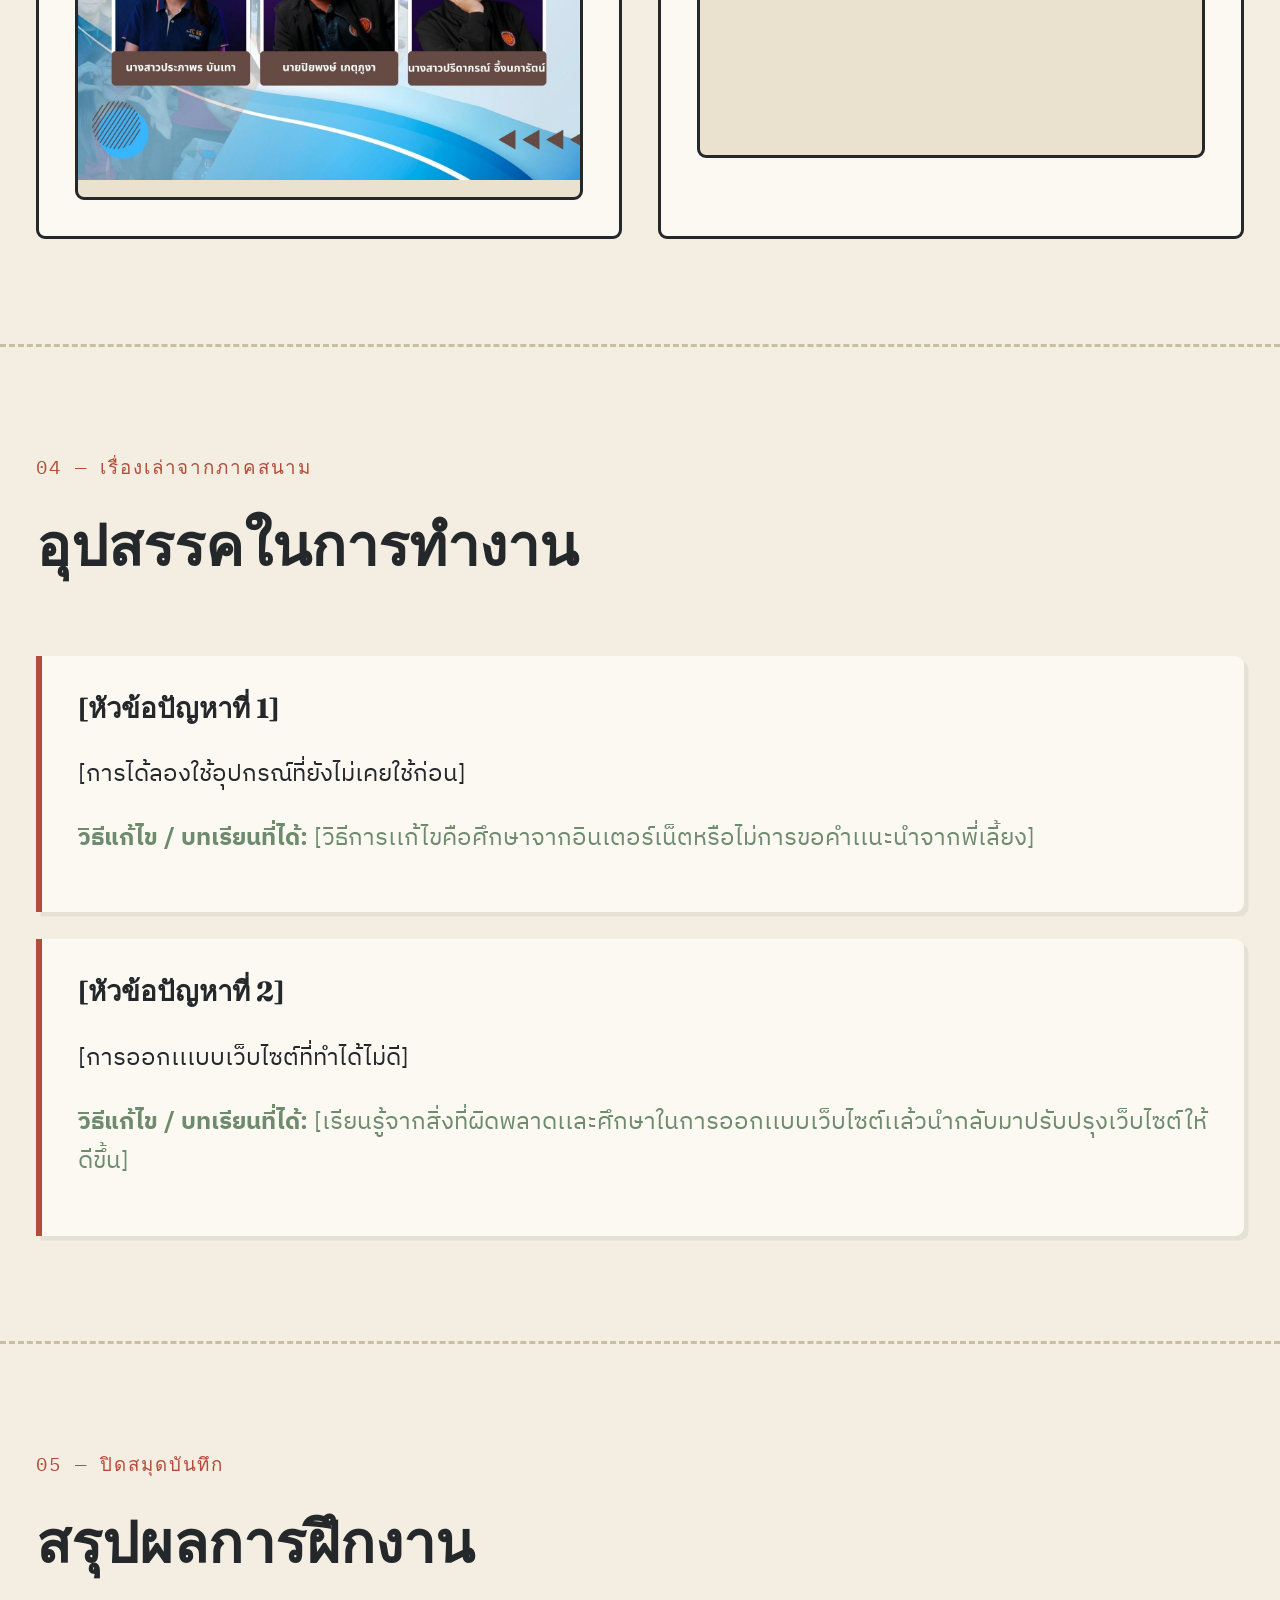
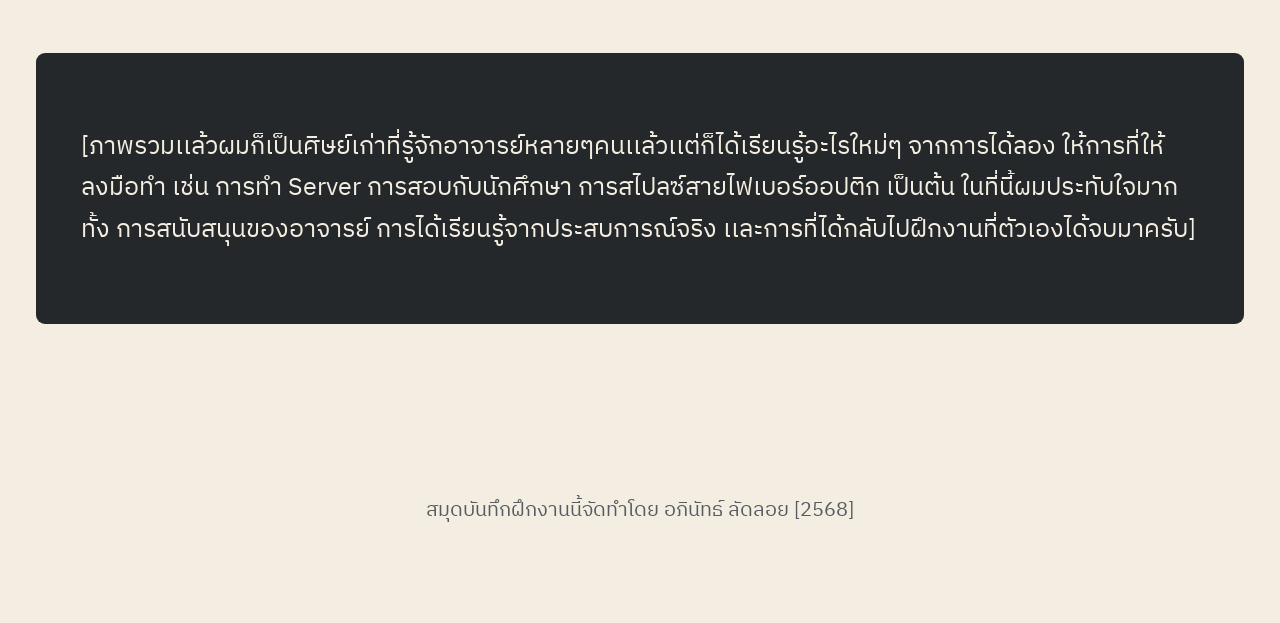
==== commit f8c074d2: "updata" ====
--- a/index.html
+++ b/index.html
@@ -84,7 +84,7 @@
 
       <div class="duration-grid">
         <div class="duration-stat">
-          <span class="stat-number">[8]</span>
+          <span class="stat-number">[9]</span>
           <span class="stat-label">สัปดาห์</span>
         </div>
         <div class="duration-stat">
